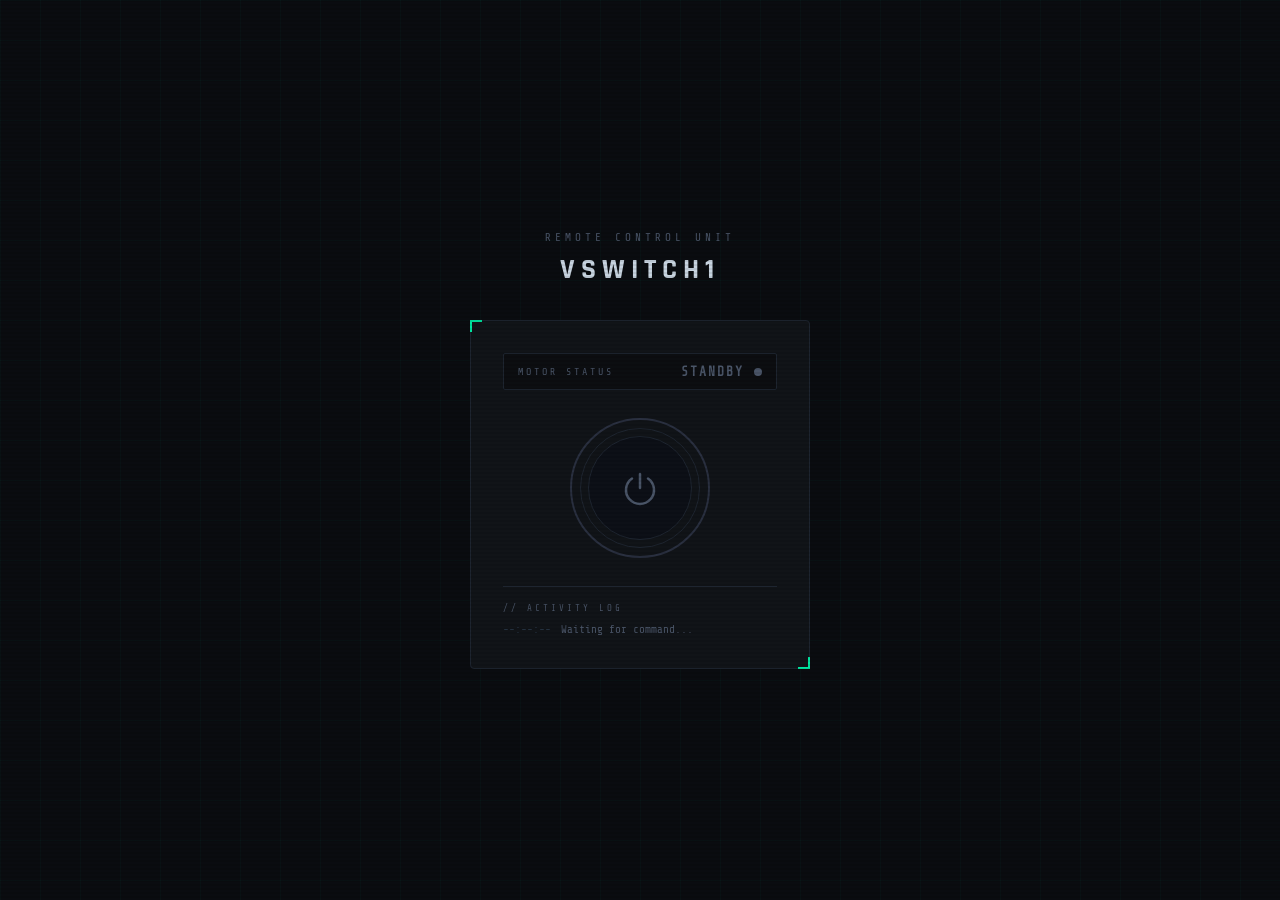
==== index.html @ 37d0312f "Add files via upload" ====
<!DOCTYPE html>
<html lang="en">
<head>
  <meta charset="UTF-8" />
  <meta name="viewport" content="width=device-width, initial-scale=1.0"/>
  <title>Motor Control</title>
  <link href="https://fonts.googleapis.com/css2?family=Share+Tech+Mono&family=Rajdhani:wght@300;500;700&display=swap" rel="stylesheet"/>
  <style>
    *, *::before, *::after { box-sizing: border-box; margin: 0; padding: 0; }
    :root {
      --bg: #0a0c10; --panel: #111418; --border: #1e2530;
      --on: #00e5a0; --on-glow: rgba(0,229,160,0.35);
      --off: #ff3b5c; --off-glow: rgba(255,59,92,0.35);
      --idle: #2a3040; --text: #c8d4e0; --muted: #4a5568;
      --mono: 'Share Tech Mono', monospace; --sans: 'Rajdhani', sans-serif;
    }
    body { background: var(--bg); color: var(--text); font-family: var(--sans); min-height: 100vh; display: flex; flex-direction: column; align-items: center; justify-content: center; overflow: hidden; }
    body::before { content: ''; position: fixed; inset: 0; background-image: linear-gradient(rgba(0,229,160,0.03) 1px, transparent 1px), linear-gradient(90deg, rgba(0,229,160,0.03) 1px, transparent 1px); background-size: 40px 40px; pointer-events: none; }
    body::after { content: ''; position: fixed; inset: 0; background: repeating-linear-gradient(0deg, transparent, transparent 2px, rgba(0,0,0,0.08) 2px, rgba(0,0,0,0.08) 4px); pointer-events: none; z-index: 10; }
    .container { position: relative; width: 340px; z-index: 5; }
    .header { text-align: center; margin-bottom: 32px; }
    .header .label { font-family: var(--mono); font-size: 11px; letter-spacing: 4px; color: var(--muted); text-transform: uppercase; margin-bottom: 8px; }
    .header h1 { font-size: 28px; font-weight: 700; letter-spacing: 6px; text-transform: uppercase; color: var(--text); }
    .panel { background: var(--panel); border: 1px solid var(--border); border-radius: 4px; padding: 32px; position: relative; }
    .panel::before, .panel::after { content: ''; position: absolute; width: 12px; height: 12px; border-color: var(--on); border-style: solid; }
    .panel::before { top: -1px; left: -1px; border-width: 2px 0 0 2px; }
    .panel::after { bottom: -1px; right: -1px; border-width: 0 2px 2px 0; }
    .status-row { display: flex; align-items: center; justify-content: space-between; margin-bottom: 28px; padding: 10px 14px; background: rgba(0,0,0,0.3); border: 1px solid var(--border); border-radius: 2px; }
    .status-label { font-family: var(--mono); font-size: 10px; letter-spacing: 3px; color: var(--muted); text-transform: uppercase; }
    .status-right { display: flex; align-items: center; gap: 10px; }
    .status-value { font-family: var(--mono); font-size: 13px; letter-spacing: 2px; font-weight: bold; transition: color 0.3s, text-shadow 0.3s; }
    .status-value.on { color: var(--on); text-shadow: 0 0 12px var(--on); }
    .status-value.off { color: var(--off); text-shadow: 0 0 12px var(--off); }
    .status-value.idle { color: var(--muted); text-shadow: none; }
    .dot { width: 8px; height: 8px; border-radius: 50%; background: var(--muted); transition: background 0.3s, box-shadow 0.3s; }
    .dot.on { background: var(--on); box-shadow: 0 0 8px var(--on), 0 0 20px var(--on-glow); }
    .dot.off { background: var(--off); box-shadow: 0 0 8px var(--off), 0 0 20px var(--off-glow); }
    .btn-wrap { display: flex; justify-content: center; margin-bottom: 28px; }
    .power-btn { position: relative; width: 140px; height: 140px; border-radius: 50%; border: none; background: transparent; cursor: pointer; outline: none; -webkit-tap-highlight-color: transparent; }
    .power-btn .ring { position: absolute; inset: 0; border-radius: 50%; border: 2px solid var(--idle); transition: border-color 0.4s, box-shadow 0.4s; }
    .power-btn .ring2 { position: absolute; inset: 10px; border-radius: 50%; border: 1px solid var(--border); transition: border-color 0.4s; }
    .power-btn .core { position: absolute; inset: 18px; border-radius: 50%; background: #0d1017; border: 1px solid var(--border); display: flex; align-items: center; justify-content: center; transition: background 0.4s, border-color 0.4s, box-shadow 0.4s; }
    .power-btn .icon { width: 44px; height: 44px; }
    .power-btn .icon path { stroke: var(--muted); transition: stroke 0.4s; }
    .power-btn.on .ring { border-color: var(--on); box-shadow: 0 0 20px var(--on-glow), inset 0 0 20px rgba(0,229,160,0.05); }
    .power-btn.on .ring2 { border-color: rgba(0,229,160,0.3); }
    .power-btn.on .core { background: rgba(0,229,160,0.07); border-color: rgba(0,229,160,0.4); box-shadow: inset 0 0 30px rgba(0,229,160,0.1); }
    .power-btn.on .icon path { stroke: var(--on); filter: drop-shadow(0 0 6px var(--on)); }
    .power-btn.off .ring { border-color: var(--off); box-shadow: 0 0 20px var(--off-glow), inset 0 0 20px rgba(255,59,92,0.05); }
    .power-btn.off .ring2 { border-color: rgba(255,59,92,0.3); }
    .power-btn.off .core { background: rgba(255,59,92,0.07); border-color: rgba(255,59,92,0.4); box-shadow: inset 0 0 30px rgba(255,59,92,0.1); }
    .power-btn.off .icon path { stroke: var(--off); }
    @keyframes pulse-ring { 0% { transform: scale(1); opacity: 0.6; } 100% { transform: scale(1.15); opacity: 0; } }
    .power-btn.on .ring::before { content: ''; position: absolute; inset: -6px; border-radius: 50%; border: 1px solid var(--on); animation: pulse-ring 1.8s ease-out infinite; }
    .power-btn:active .core { transform: scale(0.95); }
    .log { border-top: 1px solid var(--border); padding-top: 16px; }
    .log-title { font-family: var(--mono); font-size: 9px; letter-spacing: 3px; color: var(--muted); text-transform: uppercase; margin-bottom: 10px; }
    .log-entries { list-style: none; display: flex; flex-direction: column; gap: 5px; }
    .log-entry { font-family: var(--mono); font-size: 11px; color: var(--muted); display: flex; gap: 10px; opacity: 0; animation: fadein 0.3s forwards; }
    @keyframes fadein { to { opacity: 1; } }
    .log-entry .ts { color: #2a3a4a; }
    .log-entry.success .msg { color: var(--on); }
    .log-entry.error .msg { color: var(--off); }
    .log-entry.pending .msg { color: #f0a500; }
    @keyframes spin { to { transform: rotate(360deg); } }
    .power-btn.loading .core::after { content: ''; position: absolute; width: 20px; height: 20px; border: 2px solid transparent; border-top-color: var(--on); border-radius: 50%; animation: spin 0.7s linear infinite; }
    .power-btn.loading .icon { opacity: 0.2; }
  </style>
</head>
<body>
<div class="container">
  <div class="header">
    <div class="label">Remote Control Unit</div>
    <h1>vswitch1</h1>
  </div>
  <div class="panel">
    <div class="status-row">
      <span class="status-label">Motor Status</span>
      <div class="status-right">
        <span class="status-value idle" id="statusText">STANDBY</span>
        <div class="dot" id="statusDot"></div>
      </div>
    </div>
    <div class="btn-wrap">
      <button class="power-btn" id="powerBtn">
        <div class="ring"></div>
        <div class="ring2"></div>
        <div class="core">
          <svg class="icon" viewBox="0 0 44 44" fill="none" xmlns="http://www.w3.org/2000/svg">
            <path d="M22 8V22" stroke-width="2.5" stroke-linecap="round"/>
            <path d="M14 12.5A14 14 0 1 0 30 12.5" stroke-width="2.5" stroke-linecap="round" fill="none"/>
          </svg>
        </div>
      </button>
    </div>
    <div class="log">
      <div class="log-title">// Activity Log</div>
      <ul class="log-entries" id="logEntries">
        <li class="log-entry">
          <span class="ts">--:--:--</span>
          <span class="msg">Waiting for command...</span>
        </li>
      </ul>
    </div>
  </div>
</div>
<script>
  var WORKER_URL = 'https://vswitch1worker1.glxy8b.workers.dev';
  var motorOn = false;
  var isLoading = false;

  document.getElementById('powerBtn').addEventListener('click', toggleMotor);

  async function toggleMotor() {
    if (isLoading) return;
    var nextState = !motorOn;
    var state = nextState ? 'On' : 'Off';
    setLoading(true);
    addLog('Sending command: ' + state.toUpperCase() + '...', 'pending');
    try {
      var res = await fetch(WORKER_URL + '?state=' + state);
      var data = await res.json();
      if (data.success) {
        motorOn = nextState;
        setMotorState(motorOn);
        addLog('Motor turned ' + state.toUpperCase() + '.', 'success');
      } else {
        addLog('Error: ' + (data.message || 'Request failed'), 'error');
      }
    } catch (e) {
      addLog('Network error: ' + e.message, 'error');
    } finally {
      setLoading(false);
    }
  }

  function setMotorState(on) {
    var btn = document.getElementById('powerBtn');
    var dot = document.getElementById('statusDot');
    var text = document.getElementById('statusText');
    btn.className = 'power-btn ' + (on ? 'on' : 'off');
    dot.className = 'dot ' + (on ? 'on' : 'off');
    text.className = 'status-value ' + (on ? 'on' : 'off');
    text.textContent = on ? 'RUNNING' : 'STOPPED';
  }

  function setLoading(val) {
    isLoading = val;
    var btn = document.getElementById('powerBtn');
    if (val) { btn.classList.add('loading'); } else { btn.classList.remove('loading'); }
  }

  function addLog(msg, type) {
    type = type || '';
    var list = document.getElementById('logEntries');
    var ts = new Date().toTimeString().slice(0, 8);
    var li = document.createElement('li');
    li.className = 'log-entry ' + type;
    var tsSpan = document.createElement('span');
    tsSpan.className = 'ts';
    tsSpan.textContent = ts;
    var msgSpan = document.createElement('span');
    msgSpan.className = 'msg';
    msgSpan.textContent = msg;
    li.appendChild(tsSpan);
    li.appendChild(msgSpan);
    list.insertBefore(li, list.firstChild);
    while (list.children.length > 5) { list.removeChild(list.lastChild); }
  }
</script>
</body>
</html>
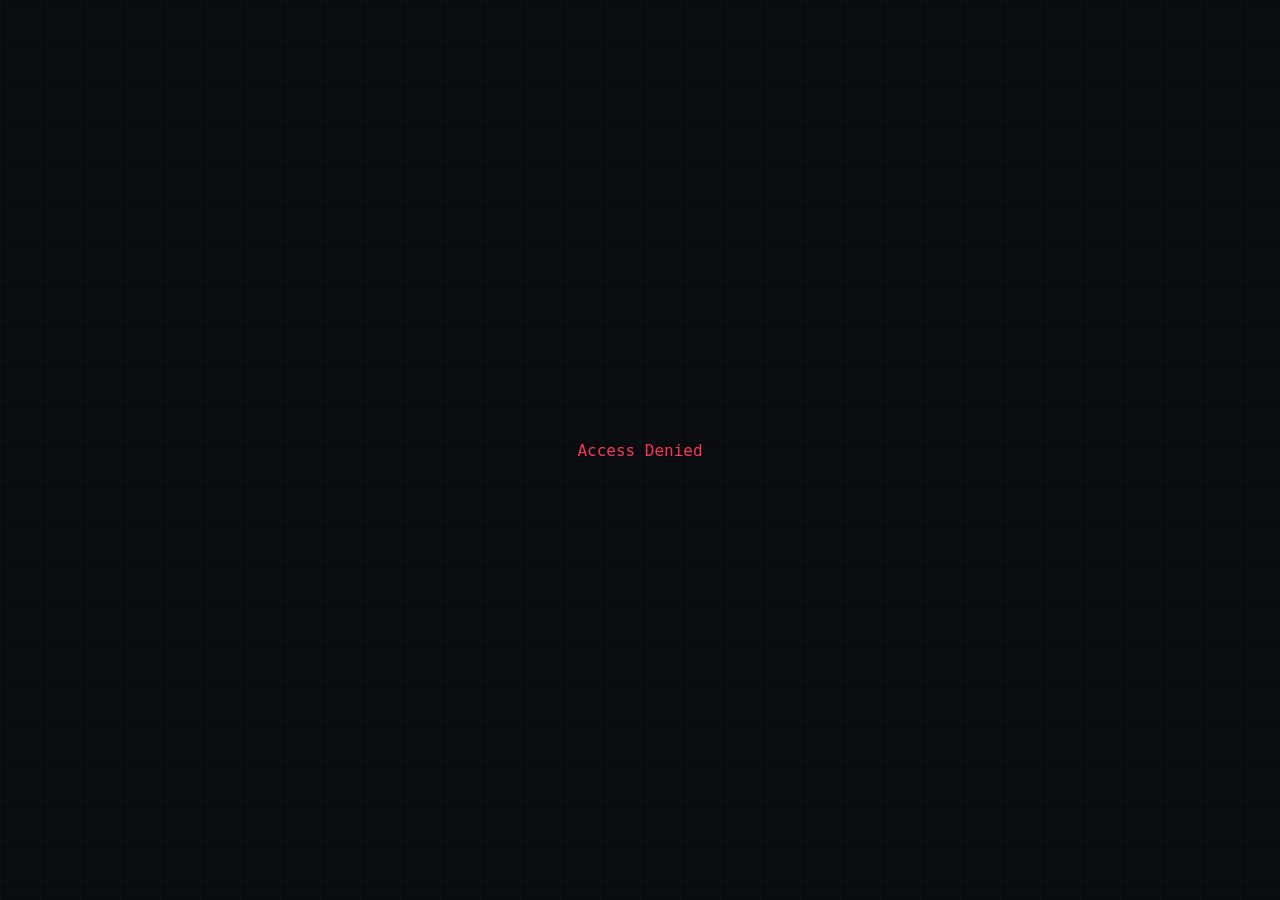
==== commit bcbd19e7: "index.html" ====
--- a/index.html
+++ b/index.html
@@ -105,6 +105,19 @@
   </div>
 </div>
 <script>
+  //  %%%%%%%%%%%%%%%%%%%%%%%%%%%%%      Password protection    %%%%%%%%%%%%%%%%%%%%%%%%%%%%%%%%%%%%%%%%%%%%%%%%%%%%%%%%%%%%%%%%%%%%%
+
+  var PASSWORD = "gammaecho1!?"; // change this to your password
+  var entered = sessionStorage.getItem("auth");
+  if (entered !== PASSWORD) {
+    var attempt = prompt("Enter passcode:");
+    if (attempt !== PASSWORD) {
+      document.body.innerHTML = "<div style=\"display:flex;align-items:center;justify-content:center;height:100vh;background:#0a0c10;color:#ff3b5c;font-family:monospace;font-size:16px;\">Access Denied</div>";
+      throw new Error("Unauthorized");
+    }
+    sessionStorage.setItem("auth", PASSWORD);
+  }
+
   var WORKER_URL = 'https://vswitch1worker1.glxy8b.workers.dev';
   var motorOn = false;
   var isLoading = false;
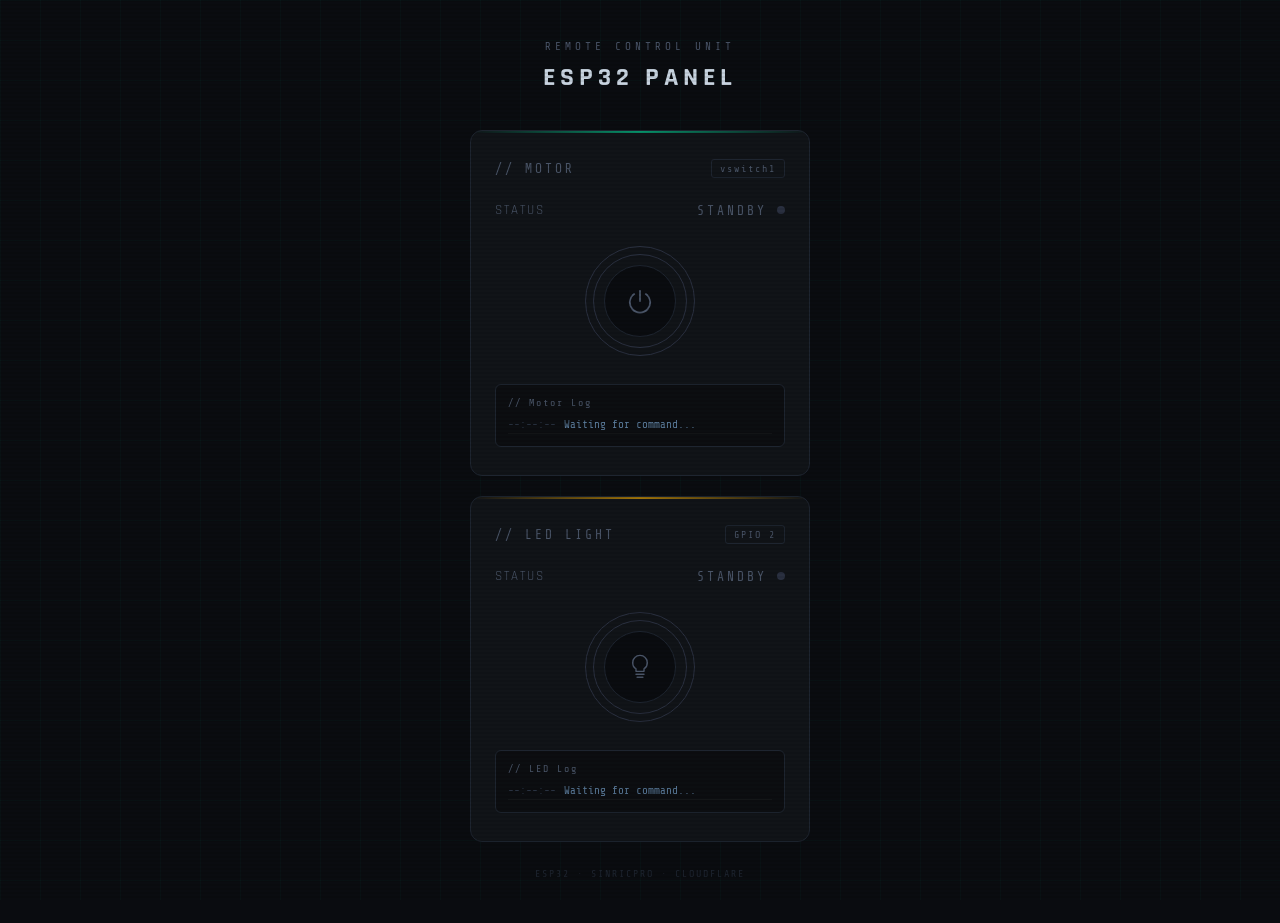
==== commit 05988f7a: "index.html" ====
--- a/index.html
+++ b/index.html
@@ -3,86 +3,318 @@
 <head>
   <meta charset="UTF-8" />
   <meta name="viewport" content="width=device-width, initial-scale=1.0"/>
-  <title>Motor Control</title>
+  <title>ESP32 Control Panel</title>
   <link href="https://fonts.googleapis.com/css2?family=Share+Tech+Mono&family=Rajdhani:wght@300;500;700&display=swap" rel="stylesheet"/>
   <style>
     *, *::before, *::after { box-sizing: border-box; margin: 0; padding: 0; }
     :root {
-      --bg: #0a0c10; --panel: #111418; --border: #1e2530;
-      --on: #00e5a0; --on-glow: rgba(0,229,160,0.35);
-      --off: #ff3b5c; --off-glow: rgba(255,59,92,0.35);
-      --idle: #2a3040; --text: #c8d4e0; --muted: #4a5568;
-      --mono: 'Share Tech Mono', monospace; --sans: 'Rajdhani', sans-serif;
-    }
-    body { background: var(--bg); color: var(--text); font-family: var(--sans); min-height: 100vh; display: flex; flex-direction: column; align-items: center; justify-content: center; overflow: hidden; }
-    body::before { content: ''; position: fixed; inset: 0; background-image: linear-gradient(rgba(0,229,160,0.03) 1px, transparent 1px), linear-gradient(90deg, rgba(0,229,160,0.03) 1px, transparent 1px); background-size: 40px 40px; pointer-events: none; }
-    body::after { content: ''; position: fixed; inset: 0; background: repeating-linear-gradient(0deg, transparent, transparent 2px, rgba(0,0,0,0.08) 2px, rgba(0,0,0,0.08) 4px); pointer-events: none; z-index: 10; }
-    .container { position: relative; width: 340px; z-index: 5; }
-    .header { text-align: center; margin-bottom: 32px; }
-    .header .label { font-family: var(--mono); font-size: 11px; letter-spacing: 4px; color: var(--muted); text-transform: uppercase; margin-bottom: 8px; }
-    .header h1 { font-size: 28px; font-weight: 700; letter-spacing: 6px; text-transform: uppercase; color: var(--text); }
-    .panel { background: var(--panel); border: 1px solid var(--border); border-radius: 4px; padding: 32px; position: relative; }
-    .panel::before, .panel::after { content: ''; position: absolute; width: 12px; height: 12px; border-color: var(--on); border-style: solid; }
-    .panel::before { top: -1px; left: -1px; border-width: 2px 0 0 2px; }
-    .panel::after { bottom: -1px; right: -1px; border-width: 0 2px 2px 0; }
-    .status-row { display: flex; align-items: center; justify-content: space-between; margin-bottom: 28px; padding: 10px 14px; background: rgba(0,0,0,0.3); border: 1px solid var(--border); border-radius: 2px; }
-    .status-label { font-family: var(--mono); font-size: 10px; letter-spacing: 3px; color: var(--muted); text-transform: uppercase; }
-    .status-right { display: flex; align-items: center; gap: 10px; }
-    .status-value { font-family: var(--mono); font-size: 13px; letter-spacing: 2px; font-weight: bold; transition: color 0.3s, text-shadow 0.3s; }
-    .status-value.on { color: var(--on); text-shadow: 0 0 12px var(--on); }
-    .status-value.off { color: var(--off); text-shadow: 0 0 12px var(--off); }
-    .status-value.idle { color: var(--muted); text-shadow: none; }
-    .dot { width: 8px; height: 8px; border-radius: 50%; background: var(--muted); transition: background 0.3s, box-shadow 0.3s; }
-    .dot.on { background: var(--on); box-shadow: 0 0 8px var(--on), 0 0 20px var(--on-glow); }
-    .dot.off { background: var(--off); box-shadow: 0 0 8px var(--off), 0 0 20px var(--off-glow); }
-    .btn-wrap { display: flex; justify-content: center; margin-bottom: 28px; }
-    .power-btn { position: relative; width: 140px; height: 140px; border-radius: 50%; border: none; background: transparent; cursor: pointer; outline: none; -webkit-tap-highlight-color: transparent; }
-    .power-btn .ring { position: absolute; inset: 0; border-radius: 50%; border: 2px solid var(--idle); transition: border-color 0.4s, box-shadow 0.4s; }
-    .power-btn .ring2 { position: absolute; inset: 10px; border-radius: 50%; border: 1px solid var(--border); transition: border-color 0.4s; }
-    .power-btn .core { position: absolute; inset: 18px; border-radius: 50%; background: #0d1017; border: 1px solid var(--border); display: flex; align-items: center; justify-content: center; transition: background 0.4s, border-color 0.4s, box-shadow 0.4s; }
-    .power-btn .icon { width: 44px; height: 44px; }
-    .power-btn .icon path { stroke: var(--muted); transition: stroke 0.4s; }
-    .power-btn.on .ring { border-color: var(--on); box-shadow: 0 0 20px var(--on-glow), inset 0 0 20px rgba(0,229,160,0.05); }
-    .power-btn.on .ring2 { border-color: rgba(0,229,160,0.3); }
-    .power-btn.on .core { background: rgba(0,229,160,0.07); border-color: rgba(0,229,160,0.4); box-shadow: inset 0 0 30px rgba(0,229,160,0.1); }
-    .power-btn.on .icon path { stroke: var(--on); filter: drop-shadow(0 0 6px var(--on)); }
-    .power-btn.off .ring { border-color: var(--off); box-shadow: 0 0 20px var(--off-glow), inset 0 0 20px rgba(255,59,92,0.05); }
-    .power-btn.off .ring2 { border-color: rgba(255,59,92,0.3); }
-    .power-btn.off .core { background: rgba(255,59,92,0.07); border-color: rgba(255,59,92,0.4); box-shadow: inset 0 0 30px rgba(255,59,92,0.1); }
-    .power-btn.off .icon path { stroke: var(--off); }
-    @keyframes pulse-ring { 0% { transform: scale(1); opacity: 0.6; } 100% { transform: scale(1.15); opacity: 0; } }
-    .power-btn.on .ring::before { content: ''; position: absolute; inset: -6px; border-radius: 50%; border: 1px solid var(--on); animation: pulse-ring 1.8s ease-out infinite; }
-    .power-btn:active .core { transform: scale(0.95); }
-    .log { border-top: 1px solid var(--border); padding-top: 16px; }
-    .log-title { font-family: var(--mono); font-size: 9px; letter-spacing: 3px; color: var(--muted); text-transform: uppercase; margin-bottom: 10px; }
-    .log-entries { list-style: none; display: flex; flex-direction: column; gap: 5px; }
-    .log-entry { font-family: var(--mono); font-size: 11px; color: var(--muted); display: flex; gap: 10px; opacity: 0; animation: fadein 0.3s forwards; }
-    @keyframes fadein { to { opacity: 1; } }
-    .log-entry .ts { color: #2a3a4a; }
-    .log-entry.success .msg { color: var(--on); }
-    .log-entry.error .msg { color: var(--off); }
-    .log-entry.pending .msg { color: #f0a500; }
-    @keyframes spin { to { transform: rotate(360deg); } }
-    .power-btn.loading .core::after { content: ''; position: absolute; width: 20px; height: 20px; border: 2px solid transparent; border-top-color: var(--on); border-radius: 50%; animation: spin 0.7s linear infinite; }
-    .power-btn.loading .icon { opacity: 0.2; }
+      --bg: #0a0c10;
+      --panel: #111418;
+      --border: #1e2530;
+      --on: #00e5a0;
+      --on-glow: rgba(0,229,160,0.35);
+      --off: #ff3b5c;
+      --off-glow: rgba(255,59,92,0.35);
+      --amber: #ffb300;
+      --amber-glow: rgba(255,179,0,0.35);
+      --idle: #2a3040;
+      --text: #c8d4e0;
+      --muted: #4a5568;
+      --mono: 'Share Tech Mono', monospace;
+      --sans: 'Rajdhani', sans-serif;
+    }
+
+    body {
+      background: var(--bg);
+      color: var(--text);
+      font-family: var(--sans);
+      min-height: 100vh;
+      display: flex;
+      flex-direction: column;
+      align-items: center;
+      justify-content: center;
+      padding: 40px 20px;
+      overflow-x: hidden;
+    }
+
+    body::before {
+      content: '';
+      position: fixed;
+      inset: 0;
+      background-image:
+        linear-gradient(rgba(0,229,160,0.03) 1px, transparent 1px),
+        linear-gradient(90deg, rgba(0,229,160,0.03) 1px, transparent 1px);
+      background-size: 40px 40px;
+      pointer-events: none;
+    }
+
+    body::after {
+      content: '';
+      position: fixed;
+      inset: 0;
+      background: repeating-linear-gradient(
+        0deg, transparent, transparent 2px,
+        rgba(0,0,0,0.08) 2px, rgba(0,0,0,0.08) 4px
+      );
+      pointer-events: none;
+      z-index: 10;
+    }
+
+    .container {
+      position: relative;
+      width: 340px;
+      z-index: 5;
+    }
+
+    /* ── Page Header ─────────────────────────────────────── */
+    .page-header {
+      text-align: center;
+      margin-bottom: 36px;
+    }
+    .page-header .label {
+      font-family: var(--mono);
+      font-size: 11px;
+      letter-spacing: 4px;
+      color: var(--muted);
+      text-transform: uppercase;
+      margin-bottom: 8px;
+    }
+    .page-header h1 {
+      font-size: 26px;
+      font-weight: 700;
+      letter-spacing: 5px;
+      text-transform: uppercase;
+      color: var(--text);
+    }
+
+    /* ── Device Card ─────────────────────────────────────── */
+    .device-card {
+      background: var(--panel);
+      border: 1px solid var(--border);
+      border-radius: 12px;
+      padding: 28px 24px;
+      margin-bottom: 20px;
+      position: relative;
+      overflow: hidden;
+    }
+    .device-card::before {
+      content: '';
+      position: absolute;
+      top: 0; left: 0; right: 0;
+      height: 2px;
+      background: linear-gradient(90deg, transparent, var(--accent, #00e5a0), transparent);
+      opacity: 0.6;
+    }
+
+    .card-header {
+      display: flex;
+      align-items: center;
+      justify-content: space-between;
+      margin-bottom: 24px;
+    }
+    .card-title {
+      font-family: var(--mono);
+      font-size: 13px;
+      letter-spacing: 3px;
+      color: var(--muted);
+      text-transform: uppercase;
+    }
+    .card-badge {
+      font-family: var(--mono);
+      font-size: 10px;
+      letter-spacing: 2px;
+      padding: 3px 8px;
+      border-radius: 3px;
+      border: 1px solid var(--border);
+      color: var(--muted);
+    }
+
+    /* ── Status row ──────────────────────────────────────── */
+    .status-row {
+      display: flex;
+      align-items: center;
+      justify-content: space-between;
+      margin-bottom: 28px;
+    }
+    .status-label {
+      font-size: 13px;
+      letter-spacing: 2px;
+      color: var(--muted);
+      text-transform: uppercase;
+    }
+    .status-right {
+      display: flex;
+      align-items: center;
+      gap: 10px;
+    }
+    .status-value {
+      font-family: var(--mono);
+      font-size: 13px;
+      letter-spacing: 3px;
+    }
+    .status-value.active  { color: var(--on); }
+    .status-value.inactive { color: var(--off); }
+    .status-value.idle    { color: var(--muted); }
+    .dot {
+      width: 8px; height: 8px;
+      border-radius: 50%;
+      background: var(--idle);
+      transition: background 0.4s, box-shadow 0.4s;
+    }
+    .dot.active  { background: var(--on);  box-shadow: 0 0 8px var(--on-glow); }
+    .dot.inactive { background: var(--off); box-shadow: 0 0 8px var(--off-glow); }
+
+    /* ── Power / Toggle Button ───────────────────────────── */
+    .btn-wrap {
+      display: flex;
+      justify-content: center;
+      margin-bottom: 28px;
+    }
+
+    .power-btn {
+      position: relative;
+      width: 110px; height: 110px;
+      border-radius: 50%;
+      border: none;
+      background: transparent;
+      cursor: pointer;
+      display: flex;
+      align-items: center;
+      justify-content: center;
+    }
+    .power-btn:focus { outline: none; }
+
+    .ring, .ring2 {
+      position: absolute;
+      inset: 0;
+      border-radius: 50%;
+      border: 1.5px solid var(--idle);
+      transition: border-color 0.4s, box-shadow 0.4s;
+    }
+    .ring2 { inset: 8px; }
+
+    .core {
+      position: relative;
+      width: 72px; height: 72px;
+      border-radius: 50%;
+      background: var(--bg);
+      border: 1.5px solid var(--border);
+      display: flex;
+      align-items: center;
+      justify-content: center;
+      transition: border-color 0.4s, box-shadow 0.4s;
+      z-index: 2;
+    }
+
+    .icon {
+      width: 32px; height: 32px;
+      stroke: var(--muted);
+      transition: stroke 0.4s;
+    }
+
+    /* Active states */
+    .power-btn.on .ring  { border-color: var(--on); box-shadow: 0 0 20px var(--on-glow); animation: pulse 2s ease-in-out infinite; }
+    .power-btn.on .ring2 { border-color: var(--on); opacity: 0.5; }
+    .power-btn.on .core  { border-color: var(--on); box-shadow: 0 0 18px var(--on-glow); }
+    .power-btn.on .icon  { stroke: var(--on); }
+
+    .power-btn.off .ring  { border-color: var(--off); }
+    .power-btn.off .ring2 { border-color: var(--off); opacity: 0.5; }
+    .power-btn.off .core  { border-color: var(--off); box-shadow: 0 0 12px var(--off-glow); }
+    .power-btn.off .icon  { stroke: var(--off); }
+
+    /* LED-specific amber accent when ON */
+    .led-card .power-btn.on .ring  { border-color: var(--amber); box-shadow: 0 0 20px var(--amber-glow); animation: pulse-amber 2s ease-in-out infinite; }
+    .led-card .power-btn.on .ring2 { border-color: var(--amber); opacity: 0.5; }
+    .led-card .power-btn.on .core  { border-color: var(--amber); box-shadow: 0 0 18px var(--amber-glow); }
+    .led-card .power-btn.on .icon  { stroke: var(--amber); }
+    .led-card .status-value.active { color: var(--amber); }
+    .led-card .dot.active { background: var(--amber); box-shadow: 0 0 8px var(--amber-glow); }
+    .led-card { --accent: var(--amber); }
+
+    @keyframes pulse {
+      0%, 100% { box-shadow: 0 0 20px var(--on-glow); }
+      50%       { box-shadow: 0 0 40px var(--on-glow), 0 0 60px rgba(0,229,160,0.15); }
+    }
+    @keyframes pulse-amber {
+      0%, 100% { box-shadow: 0 0 20px var(--amber-glow); }
+      50%       { box-shadow: 0 0 40px var(--amber-glow), 0 0 60px rgba(255,179,0,0.15); }
+    }
+
+    /* ── Activity Log ────────────────────────────────────── */
+    .log {
+      background: rgba(0,0,0,0.3);
+      border: 1px solid var(--border);
+      border-radius: 6px;
+      padding: 12px;
+      max-height: 120px;
+      overflow-y: auto;
+    }
+    .log::-webkit-scrollbar { width: 3px; }
+    .log::-webkit-scrollbar-track { background: transparent; }
+    .log::-webkit-scrollbar-thumb { background: var(--border); border-radius: 3px; }
+    .log-title {
+      font-family: var(--mono);
+      font-size: 10px;
+      color: var(--muted);
+      margin-bottom: 8px;
+      letter-spacing: 2px;
+    }
+    .log-entries { list-style: none; }
+    .log-entries li {
+      font-family: var(--mono);
+      font-size: 11px;
+      color: var(--muted);
+      padding: 2px 0;
+      border-bottom: 1px solid rgba(255,255,255,0.03);
+      display: flex;
+      gap: 8px;
+    }
+    .log-entries li .ts { color: #2d3748; flex-shrink: 0; }
+    .log-entries li.ok  .msg { color: var(--on); }
+    .log-entries li.err .msg { color: var(--off); }
+    .log-entries li.info .msg { color: #5a7a9a; }
+    .log-entries li.amber .msg { color: var(--amber); }
+
+    /* ── Footer ──────────────────────────────────────────── */
+    .footer {
+      text-align: center;
+      margin-top: 8px;
+    }
+    .footer span {
+      font-family: var(--mono);
+      font-size: 10px;
+      color: var(--border);
+      letter-spacing: 2px;
+    }
   </style>
 </head>
 <body>
+
 <div class="container">
-  <div class="header">
+
+  <div class="page-header">
     <div class="label">Remote Control Unit</div>
-    <h1>vswitch1</h1>
+    <h1>ESP32 Panel</h1>
   </div>
-  <div class="panel">
+
+  <!-- ── MOTOR CARD ─────────────────────────────────────── -->
+  <div class="device-card" id="motorCard">
+    <div class="card-header">
+      <span class="card-title">// Motor</span>
+      <span class="card-badge" id="motorBadge">vswitch1</span>
+    </div>
+
     <div class="status-row">
-      <span class="status-label">Motor Status</span>
+      <span class="status-label">Status</span>
       <div class="status-right">
-        <span class="status-value idle" id="statusText">STANDBY</span>
-        <div class="dot" id="statusDot"></div>
+        <span class="status-value idle" id="motorStatusText">STANDBY</span>
+        <div class="dot" id="motorDot"></div>
       </div>
     </div>
+
     <div class="btn-wrap">
-      <button class="power-btn" id="powerBtn">
+      <button class="power-btn" id="motorBtn" aria-label="Toggle Motor">
         <div class="ring"></div>
         <div class="ring2"></div>
         <div class="core">
@@ -93,93 +325,168 @@
         </div>
       </button>
     </div>
+
     <div class="log">
-      <div class="log-title">// Activity Log</div>
-      <ul class="log-entries" id="logEntries">
-        <li class="log-entry">
-          <span class="ts">--:--:--</span>
-          <span class="msg">Waiting for command...</span>
-        </li>
+      <div class="log-title">// Motor Log</div>
+      <ul class="log-entries" id="motorLog">
+        <li class="info"><span class="ts">--:--:--</span><span class="msg">Waiting for command...</span></li>
       </ul>
     </div>
   </div>
+
+  <!-- ── LED CARD ───────────────────────────────────────── -->
+  <div class="device-card led-card" id="ledCard">
+    <div class="card-header">
+      <span class="card-title">// LED Light</span>
+      <span class="card-badge" id="ledBadge">GPIO 2</span>
+    </div>
+
+    <div class="status-row">
+      <span class="status-label">Status</span>
+      <div class="status-right">
+        <span class="status-value idle" id="ledStatusText">STANDBY</span>
+        <div class="dot" id="ledDot"></div>
+      </div>
+    </div>
+
+    <div class="btn-wrap">
+      <button class="power-btn" id="ledBtn" aria-label="Toggle LED">
+        <div class="ring"></div>
+        <div class="ring2"></div>
+        <div class="core">
+          <!-- Lightbulb icon -->
+          <svg class="icon" viewBox="0 0 44 44" fill="none" xmlns="http://www.w3.org/2000/svg">
+            <path d="M22 6C16.477 6 12 10.477 12 16c0 3.6 1.8 6.8 4.5 8.7V28h11v-3.3C30.2 22.8 32 19.6 32 16c0-5.523-4.477-10-10-10z" stroke-width="2" stroke-linecap="round" stroke-linejoin="round"/>
+            <path d="M16.5 32h11M18 36h8" stroke-width="2" stroke-linecap="round"/>
+          </svg>
+        </div>
+      </button>
+    </div>
+
+    <div class="log">
+      <div class="log-title">// LED Log</div>
+      <ul class="log-entries" id="ledLog">
+        <li class="info"><span class="ts">--:--:--</span><span class="msg">Waiting for command...</span></li>
+      </ul>
+    </div>
+  </div>
+
+  <div class="footer">
+    <span>ESP32 · SINRICPRO · CLOUDFLARE</span>
+  </div>
+
 </div>
+
 <script>
-  //  %%%%%%%%%%%%%%%%%%%%%%%%%%%%%      Password protection    %%%%%%%%%%%%%%%%%%%%%%%%%%%%%%%%%%%%%%%%%%%%%%%%%%%%%%%%%%%%%%%%%%%%%
-
-  var PASSWORD = "gammaecho1!?"; // change this to your password
-  var entered = sessionStorage.getItem("auth");
-  if (entered !== PASSWORD) {
-    var attempt = prompt("Enter passcode:");
-    if (attempt !== PASSWORD) {
-      document.body.innerHTML = "<div style=\"display:flex;align-items:center;justify-content:center;height:100vh;background:#0a0c10;color:#ff3b5c;font-family:monospace;font-size:16px;\">Access Denied</div>";
-      throw new Error("Unauthorized");
-    }
-    sessionStorage.setItem("auth", PASSWORD);
-  }
-
-  var WORKER_URL = 'https://vswitch1worker1.glxy8b.workers.dev';
-  var motorOn = false;
-  var isLoading = false;
-
-  document.getElementById('powerBtn').addEventListener('click', toggleMotor);
-
+  // ── CONFIG — update these URLs ────────────────────────────────────────────
+  // Motor: your existing Cloudflare Worker URL
+  const MOTOR_WORKER_URL = 'https://vswitch1worker1.glxy8b.workers.dev';
+
+  // LED: your NEW Cloudflare Worker URL (see led_worker.js)
+  // Replace this with the URL you get after deploying the LED worker
+  const LED_WORKER_URL = 'https://led-worker.glxy8b.workers.dev';
+  // ─────────────────────────────────────────────────────────────────────────
+
+  // ── State ─────────────────────────────────────────────────────────────────
+  let motorOn = false;
+  let ledOn   = false;
+
+  // ── DOM refs ──────────────────────────────────────────────────────────────
+  const motorBtn        = document.getElementById('motorBtn');
+  const motorDot        = document.getElementById('motorDot');
+  const motorStatusText = document.getElementById('motorStatusText');
+  const motorLog        = document.getElementById('motorLog');
+
+  const ledBtn          = document.getElementById('ledBtn');
+  const ledDot          = document.getElementById('ledDot');
+  const ledStatusText   = document.getElementById('ledStatusText');
+  const ledLog          = document.getElementById('ledLog');
+
+  // ── Helpers ───────────────────────────────────────────────────────────────
+  function timestamp() {
+    return new Date().toTimeString().slice(0, 8);
+  }
+
+  function addLog(logEl, message, type) {
+    const li  = document.createElement('li');
+    li.className = type;
+    const ts  = document.createElement('span');
+    ts.className = 'ts';
+    ts.textContent = timestamp();
+    const msg = document.createElement('span');
+    msg.className = 'msg';
+    msg.textContent = message;
+    li.appendChild(ts);
+    li.appendChild(msg);
+    logEl.insertBefore(li, logEl.firstChild);
+    // Keep log tidy — max 20 entries
+    while (logEl.children.length > 20) logEl.removeChild(logEl.lastChild);
+  }
+
+  function updateMotorUI(on) {
+    motorOn = on;
+    motorBtn.className = 'power-btn ' + (on ? 'on' : 'off');
+    motorDot.className = 'dot ' + (on ? 'active' : 'inactive');
+    motorStatusText.className = 'status-value ' + (on ? 'active' : 'inactive');
+    motorStatusText.textContent = on ? 'RUNNING' : 'STOPPED';
+  }
+
+  function updateLedUI(on) {
+    ledOn = on;
+    ledBtn.className = 'power-btn ' + (on ? 'on' : 'off');
+    ledDot.className = 'dot ' + (on ? 'active' : 'inactive');
+    ledStatusText.className = 'status-value ' + (on ? 'active' : 'inactive');
+    ledStatusText.textContent = on ? 'ON' : 'OFF';
+  }
+
+  // ── Motor control ─────────────────────────────────────────────────────────
   async function toggleMotor() {
-    if (isLoading) return;
-    var nextState = !motorOn;
-    var state = nextState ? 'On' : 'Off';
-    setLoading(true);
-    addLog('Sending command: ' + state.toUpperCase() + '...', 'pending');
+    const next = !motorOn;
+    addLog(motorLog, 'Sending ' + (next ? 'ON' : 'OFF') + '...', 'info');
     try {
-      var res = await fetch(WORKER_URL + '?state=' + state);
-      var data = await res.json();
-      if (data.success) {
-        motorOn = nextState;
-        setMotorState(motorOn);
-        addLog('Motor turned ' + state.toUpperCase() + '.', 'success');
+      const res = await fetch(MOTOR_WORKER_URL, {
+        method: 'POST',
+        headers: { 'Content-Type': 'application/json' },
+        body: JSON.stringify({ action: next ? 'setPowerState', value: 'On' })
+      });
+      const data = await res.json();
+      if (res.ok && data.success !== false) {
+        updateMotorUI(next);
+        addLog(motorLog, 'Motor ' + (next ? 'ON' : 'OFF') + ' — OK', 'ok');
       } else {
-        addLog('Error: ' + (data.message || 'Request failed'), 'error');
+        addLog(motorLog, 'Error: ' + (data.error || res.status), 'err');
       }
     } catch (e) {
-      addLog('Network error: ' + e.message, 'error');
-    } finally {
-      setLoading(false);
-    }
-  }
-
-  function setMotorState(on) {
-    var btn = document.getElementById('powerBtn');
-    var dot = document.getElementById('statusDot');
-    var text = document.getElementById('statusText');
-    btn.className = 'power-btn ' + (on ? 'on' : 'off');
-    dot.className = 'dot ' + (on ? 'on' : 'off');
-    text.className = 'status-value ' + (on ? 'on' : 'off');
-    text.textContent = on ? 'RUNNING' : 'STOPPED';
-  }
-
-  function setLoading(val) {
-    isLoading = val;
-    var btn = document.getElementById('powerBtn');
-    if (val) { btn.classList.add('loading'); } else { btn.classList.remove('loading'); }
-  }
-
-  function addLog(msg, type) {
-    type = type || '';
-    var list = document.getElementById('logEntries');
-    var ts = new Date().toTimeString().slice(0, 8);
-    var li = document.createElement('li');
-    li.className = 'log-entry ' + type;
-    var tsSpan = document.createElement('span');
-    tsSpan.className = 'ts';
-    tsSpan.textContent = ts;
-    var msgSpan = document.createElement('span');
-    msgSpan.className = 'msg';
-    msgSpan.textContent = msg;
-    li.appendChild(tsSpan);
-    li.appendChild(msgSpan);
-    list.insertBefore(li, list.firstChild);
-    while (list.children.length > 5) { list.removeChild(list.lastChild); }
-  }
+      addLog(motorLog, 'Network error: ' + e.message, 'err');
+    }
+  }
+
+  // ── LED control ───────────────────────────────────────────────────────────
+  async function toggleLed() {
+    const next = !ledOn;
+    addLog(ledLog, 'Sending LED ' + (next ? 'ON' : 'OFF') + '...', 'info');
+    try {
+      const res = await fetch(LED_WORKER_URL, {
+        method: 'POST',
+        headers: { 'Content-Type': 'application/json' },
+        body: JSON.stringify({ state: next ? 'on' : 'off' })
+      });
+      const data = await res.json();
+      if (res.ok && data.success !== false) {
+        updateLedUI(next);
+        addLog(ledLog, 'LED ' + (next ? 'ON' : 'OFF') + ' — OK', 'amber');
+      } else {
+        addLog(ledLog, 'Error: ' + (data.error || res.status), 'err');
+      }
+    } catch (e) {
+      addLog(ledLog, 'Network error: ' + e.message, 'err');
+    }
+  }
+
+  // ── Wire up buttons (no inline handlers — CSP safe) ───────────────────────
+  motorBtn.addEventListener('click', toggleMotor);
+  ledBtn.addEventListener('click', toggleLed);
 </script>
+
 </body>
 </html>
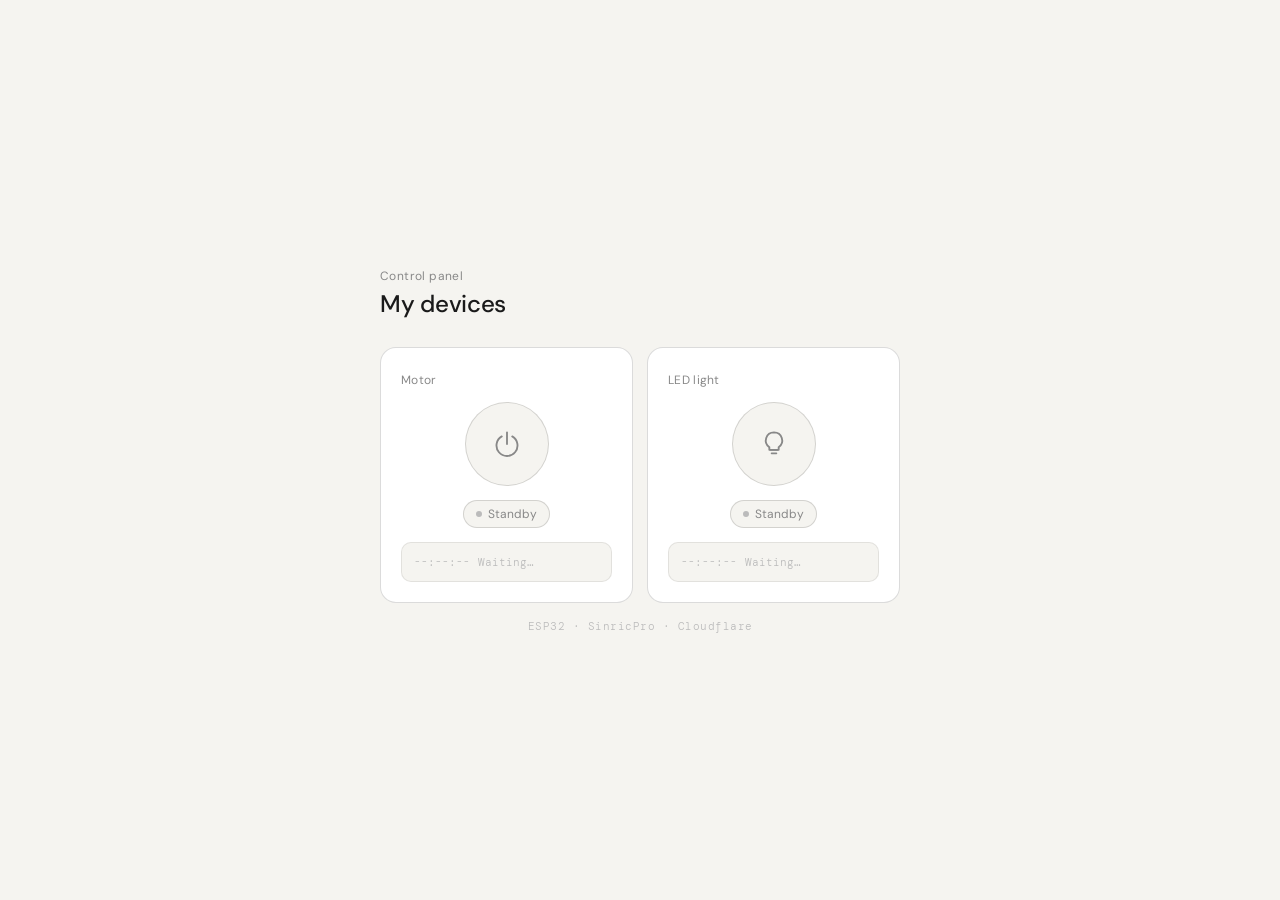
==== commit 77b3d56e: "index.html" ====
--- a/index.html
+++ b/index.html
@@ -3,25 +3,34 @@
 <head>
   <meta charset="UTF-8" />
   <meta name="viewport" content="width=device-width, initial-scale=1.0"/>
-  <title>ESP32 Control Panel</title>
-  <link href="https://fonts.googleapis.com/css2?family=Share+Tech+Mono&family=Rajdhani:wght@300;500;700&display=swap" rel="stylesheet"/>
+  <title>Device Control</title>
+  <link href="https://fonts.googleapis.com/css2?family=DM+Sans:wght@300;400;500&family=DM+Mono:wght@300;400&display=swap" rel="stylesheet"/>
   <style>
     *, *::before, *::after { box-sizing: border-box; margin: 0; padding: 0; }
     :root {
-      --bg: #0a0c10;
-      --panel: #111418;
-      --border: #1e2530;
-      --on: #00e5a0;
-      --on-glow: rgba(0,229,160,0.35);
-      --off: #ff3b5c;
-      --off-glow: rgba(255,59,92,0.35);
-      --amber: #ffb300;
-      --amber-glow: rgba(255,179,0,0.35);
-      --idle: #2a3040;
-      --text: #c8d4e0;
-      --muted: #4a5568;
-      --mono: 'Share Tech Mono', monospace;
-      --sans: 'Rajdhani', sans-serif;
+      --bg: #f5f4f0;
+      --surface: #ffffff;
+      --border: rgba(0,0,0,0.08);
+      --border-md: rgba(0,0,0,0.14);
+      --text: #1a1a1a;
+      --muted: #888;
+      --faint: #bbb;
+      --green-fill: #eaf3de;
+      --green-border: #97c459;
+      --green-text: #3b6d11;
+      --green-dot: #639922;
+      --amber-fill: #faeeda;
+      --amber-border: #ef9f27;
+      --amber-text: #854f0b;
+      --amber-dot: #ba7517;
+      --red-fill: #fcebeb;
+      --red-border: #f09595;
+      --red-text: #a32d2d;
+      --red-dot: #e24b4a;
+      --sans: 'DM Sans', sans-serif;
+      --mono: 'DM Mono', monospace;
+      --radius: 16px;
+      --radius-sm: 10px;
     }
 
     body {
@@ -34,459 +43,244 @@
       align-items: center;
       justify-content: center;
       padding: 40px 20px;
-      overflow-x: hidden;
-    }
-
-    body::before {
-      content: '';
-      position: fixed;
-      inset: 0;
-      background-image:
-        linear-gradient(rgba(0,229,160,0.03) 1px, transparent 1px),
-        linear-gradient(90deg, rgba(0,229,160,0.03) 1px, transparent 1px);
-      background-size: 40px 40px;
-      pointer-events: none;
-    }
-
-    body::after {
-      content: '';
-      position: fixed;
-      inset: 0;
-      background: repeating-linear-gradient(
-        0deg, transparent, transparent 2px,
-        rgba(0,0,0,0.08) 2px, rgba(0,0,0,0.08) 4px
-      );
-      pointer-events: none;
-      z-index: 10;
-    }
-
-    .container {
-      position: relative;
-      width: 340px;
-      z-index: 5;
-    }
-
-    /* ── Page Header ─────────────────────────────────────── */
-    .page-header {
-      text-align: center;
-      margin-bottom: 36px;
-    }
-    .page-header .label {
+    }
+
+    .container { width: 100%; max-width: 520px; }
+
+    .page-header { margin-bottom: 28px; }
+    .page-header p { font-size: 12px; font-weight: 400; color: var(--muted); letter-spacing: 0.4px; margin-bottom: 4px; }
+    .page-header h1 { font-size: 24px; font-weight: 500; color: var(--text); letter-spacing: -0.3px; }
+
+    .cards {
+      display: grid;
+      grid-template-columns: 1fr 1fr;
+      gap: 14px;
+      margin-bottom: 16px;
+    }
+
+    .card {
+      background: var(--surface);
+      border: 0.5px solid var(--border-md);
+      border-radius: var(--radius);
+      padding: 24px 20px 20px;
+      display: flex;
+      flex-direction: column;
+      align-items: center;
+      gap: 14px;
+    }
+
+    .card-label {
+      font-size: 12px;
+      font-weight: 400;
+      color: var(--muted);
+      letter-spacing: 0.3px;
+      align-self: flex-start;
+    }
+
+    .big-btn {
+      width: 84px;
+      height: 84px;
+      border-radius: 50%;
+      border: 0.5px solid var(--border-md);
+      background: var(--bg);
+      cursor: pointer;
+      display: flex;
+      align-items: center;
+      justify-content: center;
+      transition: background 0.2s, border-color 0.2s, transform 0.12s;
+      flex-shrink: 0;
+    }
+    .big-btn:hover { border-color: rgba(0,0,0,0.22); }
+    .big-btn:active { transform: scale(0.95); }
+
+    .big-btn svg { width: 28px; height: 28px; stroke: var(--muted); transition: stroke 0.2s; fill: none; stroke-width: 1.6; stroke-linecap: round; stroke-linejoin: round; }
+
+    .big-btn.on-green { background: var(--green-fill); border-color: var(--green-border); }
+    .big-btn.on-green svg { stroke: var(--green-text); }
+    .big-btn.off { background: var(--red-fill); border-color: var(--red-border); }
+    .big-btn.off svg { stroke: var(--red-text); }
+    .big-btn.on-amber { background: var(--amber-fill); border-color: var(--amber-border); }
+    .big-btn.on-amber svg { stroke: var(--amber-text); }
+
+    .status-badge {
+      display: inline-flex;
+      align-items: center;
+      gap: 6px;
+      font-size: 12px;
+      font-weight: 400;
+      padding: 5px 12px;
+      border-radius: 99px;
+      border: 0.5px solid var(--border-md);
+      color: var(--muted);
+      background: var(--bg);
+      transition: all 0.2s;
+    }
+    .status-badge .dot { width: 6px; height: 6px; border-radius: 50%; background: var(--faint); transition: background 0.2s; flex-shrink: 0; }
+
+    .status-badge.on-green { background: var(--green-fill); border-color: var(--green-border); color: var(--green-text); }
+    .status-badge.on-green .dot { background: var(--green-dot); }
+    .status-badge.on-amber { background: var(--amber-fill); border-color: var(--amber-border); color: var(--amber-text); }
+    .status-badge.on-amber .dot { background: var(--amber-dot); }
+    .status-badge.off { background: var(--red-fill); border-color: var(--red-border); color: var(--red-text); }
+    .status-badge.off .dot { background: var(--red-dot); }
+
+    .log {
+      width: 100%;
+      background: var(--bg);
+      border-radius: var(--radius-sm);
+      border: 0.5px solid var(--border);
+      padding: 10px 12px;
+      max-height: 90px;
+      overflow-y: auto;
+    }
+    .log::-webkit-scrollbar { width: 3px; }
+    .log::-webkit-scrollbar-thumb { background: var(--border-md); border-radius: 3px; }
+
+    .log-entry {
+      font-size: 11px;
       font-family: var(--mono);
-      font-size: 11px;
-      letter-spacing: 4px;
-      color: var(--muted);
-      text-transform: uppercase;
-      margin-bottom: 8px;
-    }
-    .page-header h1 {
-      font-size: 26px;
-      font-weight: 700;
-      letter-spacing: 5px;
-      text-transform: uppercase;
-      color: var(--text);
-    }
-
-    /* ── Device Card ─────────────────────────────────────── */
-    .device-card {
-      background: var(--panel);
-      border: 1px solid var(--border);
-      border-radius: 12px;
-      padding: 28px 24px;
-      margin-bottom: 20px;
-      position: relative;
-      overflow: hidden;
-    }
-    .device-card::before {
-      content: '';
-      position: absolute;
-      top: 0; left: 0; right: 0;
-      height: 2px;
-      background: linear-gradient(90deg, transparent, var(--accent, #00e5a0), transparent);
-      opacity: 0.6;
-    }
-
-    .card-header {
-      display: flex;
-      align-items: center;
-      justify-content: space-between;
-      margin-bottom: 24px;
-    }
-    .card-title {
-      font-family: var(--mono);
-      font-size: 13px;
-      letter-spacing: 3px;
-      color: var(--muted);
-      text-transform: uppercase;
-    }
-    .card-badge {
-      font-family: var(--mono);
-      font-size: 10px;
-      letter-spacing: 2px;
-      padding: 3px 8px;
-      border-radius: 3px;
-      border: 1px solid var(--border);
-      color: var(--muted);
-    }
-
-    /* ── Status row ──────────────────────────────────────── */
-    .status-row {
-      display: flex;
-      align-items: center;
-      justify-content: space-between;
-      margin-bottom: 28px;
-    }
-    .status-label {
-      font-size: 13px;
-      letter-spacing: 2px;
-      color: var(--muted);
-      text-transform: uppercase;
-    }
-    .status-right {
-      display: flex;
-      align-items: center;
-      gap: 10px;
-    }
-    .status-value {
-      font-family: var(--mono);
-      font-size: 13px;
-      letter-spacing: 3px;
-    }
-    .status-value.active  { color: var(--on); }
-    .status-value.inactive { color: var(--off); }
-    .status-value.idle    { color: var(--muted); }
-    .dot {
-      width: 8px; height: 8px;
-      border-radius: 50%;
-      background: var(--idle);
-      transition: background 0.4s, box-shadow 0.4s;
-    }
-    .dot.active  { background: var(--on);  box-shadow: 0 0 8px var(--on-glow); }
-    .dot.inactive { background: var(--off); box-shadow: 0 0 8px var(--off-glow); }
-
-    /* ── Power / Toggle Button ───────────────────────────── */
-    .btn-wrap {
-      display: flex;
-      justify-content: center;
-      margin-bottom: 28px;
-    }
-
-    .power-btn {
-      position: relative;
-      width: 110px; height: 110px;
-      border-radius: 50%;
-      border: none;
-      background: transparent;
-      cursor: pointer;
-      display: flex;
-      align-items: center;
-      justify-content: center;
-    }
-    .power-btn:focus { outline: none; }
-
-    .ring, .ring2 {
-      position: absolute;
-      inset: 0;
-      border-radius: 50%;
-      border: 1.5px solid var(--idle);
-      transition: border-color 0.4s, box-shadow 0.4s;
-    }
-    .ring2 { inset: 8px; }
-
-    .core {
-      position: relative;
-      width: 72px; height: 72px;
-      border-radius: 50%;
-      background: var(--bg);
-      border: 1.5px solid var(--border);
-      display: flex;
-      align-items: center;
-      justify-content: center;
-      transition: border-color 0.4s, box-shadow 0.4s;
-      z-index: 2;
-    }
-
-    .icon {
-      width: 32px; height: 32px;
-      stroke: var(--muted);
-      transition: stroke 0.4s;
-    }
-
-    /* Active states */
-    .power-btn.on .ring  { border-color: var(--on); box-shadow: 0 0 20px var(--on-glow); animation: pulse 2s ease-in-out infinite; }
-    .power-btn.on .ring2 { border-color: var(--on); opacity: 0.5; }
-    .power-btn.on .core  { border-color: var(--on); box-shadow: 0 0 18px var(--on-glow); }
-    .power-btn.on .icon  { stroke: var(--on); }
-
-    .power-btn.off .ring  { border-color: var(--off); }
-    .power-btn.off .ring2 { border-color: var(--off); opacity: 0.5; }
-    .power-btn.off .core  { border-color: var(--off); box-shadow: 0 0 12px var(--off-glow); }
-    .power-btn.off .icon  { stroke: var(--off); }
-
-    /* LED-specific amber accent when ON */
-    .led-card .power-btn.on .ring  { border-color: var(--amber); box-shadow: 0 0 20px var(--amber-glow); animation: pulse-amber 2s ease-in-out infinite; }
-    .led-card .power-btn.on .ring2 { border-color: var(--amber); opacity: 0.5; }
-    .led-card .power-btn.on .core  { border-color: var(--amber); box-shadow: 0 0 18px var(--amber-glow); }
-    .led-card .power-btn.on .icon  { stroke: var(--amber); }
-    .led-card .status-value.active { color: var(--amber); }
-    .led-card .dot.active { background: var(--amber); box-shadow: 0 0 8px var(--amber-glow); }
-    .led-card { --accent: var(--amber); }
-
-    @keyframes pulse {
-      0%, 100% { box-shadow: 0 0 20px var(--on-glow); }
-      50%       { box-shadow: 0 0 40px var(--on-glow), 0 0 60px rgba(0,229,160,0.15); }
-    }
-    @keyframes pulse-amber {
-      0%, 100% { box-shadow: 0 0 20px var(--amber-glow); }
-      50%       { box-shadow: 0 0 40px var(--amber-glow), 0 0 60px rgba(255,179,0,0.15); }
-    }
-
-    /* ── Activity Log ────────────────────────────────────── */
-    .log {
-      background: rgba(0,0,0,0.3);
-      border: 1px solid var(--border);
-      border-radius: 6px;
-      padding: 12px;
-      max-height: 120px;
-      overflow-y: auto;
-    }
-    .log::-webkit-scrollbar { width: 3px; }
-    .log::-webkit-scrollbar-track { background: transparent; }
-    .log::-webkit-scrollbar-thumb { background: var(--border); border-radius: 3px; }
-    .log-title {
-      font-family: var(--mono);
-      font-size: 10px;
-      color: var(--muted);
-      margin-bottom: 8px;
-      letter-spacing: 2px;
-    }
-    .log-entries { list-style: none; }
-    .log-entries li {
-      font-family: var(--mono);
-      font-size: 11px;
+      font-weight: 300;
       color: var(--muted);
       padding: 2px 0;
-      border-bottom: 1px solid rgba(255,255,255,0.03);
       display: flex;
       gap: 8px;
-    }
-    .log-entries li .ts { color: #2d3748; flex-shrink: 0; }
-    .log-entries li.ok  .msg { color: var(--on); }
-    .log-entries li.err .msg { color: var(--off); }
-    .log-entries li.info .msg { color: #5a7a9a; }
-    .log-entries li.amber .msg { color: var(--amber); }
-
-    /* ── Footer ──────────────────────────────────────────── */
+      border-bottom: 0.5px solid var(--border);
+    }
+    .log-entry:last-child { border-bottom: none; }
+    .log-entry .ts { color: var(--faint); flex-shrink: 0; }
+    .log-entry.ok .msg   { color: var(--green-text); }
+    .log-entry.amber .msg { color: var(--amber-text); }
+    .log-entry.err .msg  { color: var(--red-text); }
+    .log-entry.info .msg { color: var(--faint); }
+
     .footer {
       text-align: center;
-      margin-top: 8px;
-    }
-    .footer span {
+      font-size: 11px;
       font-family: var(--mono);
-      font-size: 10px;
-      color: var(--border);
-      letter-spacing: 2px;
+      font-weight: 300;
+      color: var(--faint);
+      letter-spacing: 0.5px;
+    }
+
+    @media (max-width: 400px) {
+      .cards { grid-template-columns: 1fr; }
     }
   </style>
 </head>
 <body>
-
 <div class="container">
 
   <div class="page-header">
-    <div class="label">Remote Control Unit</div>
-    <h1>ESP32 Panel</h1>
+    <p>Control panel</p>
+    <h1>My devices</h1>
   </div>
 
-  <!-- ── MOTOR CARD ─────────────────────────────────────── -->
-  <div class="device-card" id="motorCard">
-    <div class="card-header">
-      <span class="card-title">// Motor</span>
-      <span class="card-badge" id="motorBadge">vswitch1</span>
-    </div>
-
-    <div class="status-row">
-      <span class="status-label">Status</span>
-      <div class="status-right">
-        <span class="status-value idle" id="motorStatusText">STANDBY</span>
-        <div class="dot" id="motorDot"></div>
+  <div class="cards">
+
+    <!-- MOTOR -->
+    <div class="card">
+      <span class="card-label">Motor</span>
+      <button class="big-btn" id="motorBtn" aria-label="Toggle motor">
+        <svg viewBox="0 0 24 24" xmlns="http://www.w3.org/2000/svg">
+          <path d="M12 2v10"/>
+          <path d="M7.5 5.5A9 9 0 1 0 16.5 5.5"/>
+        </svg>
+      </button>
+      <span class="status-badge" id="motorBadge">
+        <span class="dot"></span>
+        <span id="motorStatusText">Standby</span>
+      </span>
+      <div class="log" id="motorLog">
+        <div class="log-entry info"><span class="ts">--:--:--</span><span class="msg">Waiting…</span></div>
       </div>
     </div>
 
-    <div class="btn-wrap">
-      <button class="power-btn" id="motorBtn" aria-label="Toggle Motor">
-        <div class="ring"></div>
-        <div class="ring2"></div>
-        <div class="core">
-          <svg class="icon" viewBox="0 0 44 44" fill="none" xmlns="http://www.w3.org/2000/svg">
-            <path d="M22 8V22" stroke-width="2.5" stroke-linecap="round"/>
-            <path d="M14 12.5A14 14 0 1 0 30 12.5" stroke-width="2.5" stroke-linecap="round" fill="none"/>
-          </svg>
-        </div>
+    <!-- LED -->
+    <div class="card">
+      <span class="card-label">LED light</span>
+      <button class="big-btn" id="ledBtn" aria-label="Toggle LED">
+        <svg viewBox="0 0 24 24" xmlns="http://www.w3.org/2000/svg">
+          <path d="M12 2a7 7 0 0 1 4 12.74V17H8v-2.26A7 7 0 0 1 12 2z"/>
+          <path d="M9 17h6M10 20h4"/>
+        </svg>
       </button>
-    </div>
-
-    <div class="log">
-      <div class="log-title">// Motor Log</div>
-      <ul class="log-entries" id="motorLog">
-        <li class="info"><span class="ts">--:--:--</span><span class="msg">Waiting for command...</span></li>
-      </ul>
-    </div>
-  </div>
-
-  <!-- ── LED CARD ───────────────────────────────────────── -->
-  <div class="device-card led-card" id="ledCard">
-    <div class="card-header">
-      <span class="card-title">// LED Light</span>
-      <span class="card-badge" id="ledBadge">GPIO 2</span>
-    </div>
-
-    <div class="status-row">
-      <span class="status-label">Status</span>
-      <div class="status-right">
-        <span class="status-value idle" id="ledStatusText">STANDBY</span>
-        <div class="dot" id="ledDot"></div>
+      <span class="status-badge" id="ledBadge">
+        <span class="dot"></span>
+        <span id="ledStatusText">Standby</span>
+      </span>
+      <div class="log" id="ledLog">
+        <div class="log-entry info"><span class="ts">--:--:--</span><span class="msg">Waiting…</span></div>
       </div>
     </div>
 
-    <div class="btn-wrap">
-      <button class="power-btn" id="ledBtn" aria-label="Toggle LED">
-        <div class="ring"></div>
-        <div class="ring2"></div>
-        <div class="core">
-          <!-- Lightbulb icon -->
-          <svg class="icon" viewBox="0 0 44 44" fill="none" xmlns="http://www.w3.org/2000/svg">
-            <path d="M22 6C16.477 6 12 10.477 12 16c0 3.6 1.8 6.8 4.5 8.7V28h11v-3.3C30.2 22.8 32 19.6 32 16c0-5.523-4.477-10-10-10z" stroke-width="2" stroke-linecap="round" stroke-linejoin="round"/>
-            <path d="M16.5 32h11M18 36h8" stroke-width="2" stroke-linecap="round"/>
-          </svg>
-        </div>
-      </button>
-    </div>
-
-    <div class="log">
-      <div class="log-title">// LED Log</div>
-      <ul class="log-entries" id="ledLog">
-        <li class="info"><span class="ts">--:--:--</span><span class="msg">Waiting for command...</span></li>
-      </ul>
-    </div>
   </div>
 
-  <div class="footer">
-    <span>ESP32 · SINRICPRO · CLOUDFLARE</span>
-  </div>
+  <div class="footer">ESP32 · SinricPro · Cloudflare</div>
 
 </div>
-
 <script>
-  // ── CONFIG — update these URLs ────────────────────────────────────────────
-  // Motor: your existing Cloudflare Worker URL
-  const MOTOR_WORKER_URL = 'https://vswitch1worker1.glxy8b.workers.dev';
-
-  // LED: your NEW Cloudflare Worker URL (see led_worker.js)
-  // Replace this with the URL you get after deploying the LED worker
-  const LED_WORKER_URL = 'https://led-worker.glxy8b.workers.dev';
-  // ─────────────────────────────────────────────────────────────────────────
-
-  // ── State ─────────────────────────────────────────────────────────────────
-  let motorOn = false;
-  let ledOn   = false;
-
-  // ── DOM refs ──────────────────────────────────────────────────────────────
-  const motorBtn        = document.getElementById('motorBtn');
-  const motorDot        = document.getElementById('motorDot');
-  const motorStatusText = document.getElementById('motorStatusText');
-  const motorLog        = document.getElementById('motorLog');
-
-  const ledBtn          = document.getElementById('ledBtn');
-  const ledDot          = document.getElementById('ledDot');
-  const ledStatusText   = document.getElementById('ledStatusText');
-  const ledLog          = document.getElementById('ledLog');
-
-  // ── Helpers ───────────────────────────────────────────────────────────────
-  function timestamp() {
-    return new Date().toTimeString().slice(0, 8);
-  }
+  var MOTOR_WORKER_URL = 'https://vswitch1worker1.glxy8b.workers.dev';
+  var LED_WORKER_URL   = 'https://led-worker.glxy8b.workers.dev';
+
+  var motorOn = false;
+  var ledOn   = false;
+
+  function ts() { return new Date().toTimeString().slice(0, 8); }
 
   function addLog(logEl, message, type) {
-    const li  = document.createElement('li');
-    li.className = type;
-    const ts  = document.createElement('span');
-    ts.className = 'ts';
-    ts.textContent = timestamp();
-    const msg = document.createElement('span');
-    msg.className = 'msg';
-    msg.textContent = message;
-    li.appendChild(ts);
-    li.appendChild(msg);
-    logEl.insertBefore(li, logEl.firstChild);
-    // Keep log tidy — max 20 entries
+    var d = document.createElement('div');
+    d.className = 'log-entry ' + type;
+    d.innerHTML = '<span class="ts">' + ts() + '</span><span class="msg">' + message + '</span>';
+    logEl.insertBefore(d, logEl.firstChild);
     while (logEl.children.length > 20) logEl.removeChild(logEl.lastChild);
   }
 
-  function updateMotorUI(on) {
+  function setMotor(on) {
     motorOn = on;
-    motorBtn.className = 'power-btn ' + (on ? 'on' : 'off');
-    motorDot.className = 'dot ' + (on ? 'active' : 'inactive');
-    motorStatusText.className = 'status-value ' + (on ? 'active' : 'inactive');
-    motorStatusText.textContent = on ? 'RUNNING' : 'STOPPED';
-  }
-
-  function updateLedUI(on) {
+    document.getElementById('motorBtn').className        = 'big-btn ' + (on ? 'on-green' : 'off');
+    document.getElementById('motorBadge').className      = 'status-badge ' + (on ? 'on-green' : 'off');
+    document.getElementById('motorStatusText').textContent = on ? 'Running' : 'Stopped';
+  }
+
+  function setLed(on) {
     ledOn = on;
-    ledBtn.className = 'power-btn ' + (on ? 'on' : 'off');
-    ledDot.className = 'dot ' + (on ? 'active' : 'inactive');
-    ledStatusText.className = 'status-value ' + (on ? 'active' : 'inactive');
-    ledStatusText.textContent = on ? 'ON' : 'OFF';
-  }
-
-  // ── Motor control ─────────────────────────────────────────────────────────
+    document.getElementById('ledBtn').className        = 'big-btn ' + (on ? 'on-amber' : 'off');
+    document.getElementById('ledBadge').className      = 'status-badge ' + (on ? 'on-amber' : 'off');
+    document.getElementById('ledStatusText').textContent = on ? 'On' : 'Off';
+  }
+
   async function toggleMotor() {
-    const next = !motorOn;
-    addLog(motorLog, 'Sending ' + (next ? 'ON' : 'OFF') + '...', 'info');
+    var next  = !motorOn;
+    var state = next ? 'On' : 'Off';
+    var log   = document.getElementById('motorLog');
+    addLog(log, 'Sending ' + state + '…', 'info');
     try {
-      const res = await fetch(MOTOR_WORKER_URL, {
+      var res  = await fetch(MOTOR_WORKER_URL + '?state=' + state);
+      var data = await res.json();
+      if (res.ok) { setMotor(next); addLog(log, 'Motor ' + state.toLowerCase() + ' — OK', 'ok'); }
+      else addLog(log, 'Error: ' + (data.error || res.status), 'err');
+    } catch (e) { addLog(log, 'Network error', 'err'); }
+  }
+
+  async function toggleLed() {
+    var next  = !ledOn;
+    var state = next ? 'on' : 'off';
+    var log   = document.getElementById('ledLog');
+    addLog(log, 'Sending LED ' + state + '…', 'info');
+    try {
+      var res  = await fetch(LED_WORKER_URL, {
         method: 'POST',
         headers: { 'Content-Type': 'application/json' },
-        body: JSON.stringify({ action: next ? 'setPowerState', value: 'On' })
+        body: JSON.stringify({ state: state })
       });
-      const data = await res.json();
-      if (res.ok && data.success !== false) {
-        updateMotorUI(next);
-        addLog(motorLog, 'Motor ' + (next ? 'ON' : 'OFF') + ' — OK', 'ok');
-      } else {
-        addLog(motorLog, 'Error: ' + (data.error || res.status), 'err');
-      }
-    } catch (e) {
-      addLog(motorLog, 'Network error: ' + e.message, 'err');
-    }
-  }
-
-  // ── LED control ───────────────────────────────────────────────────────────
-  async function toggleLed() {
-    const next = !ledOn;
-    addLog(ledLog, 'Sending LED ' + (next ? 'ON' : 'OFF') + '...', 'info');
-    try {
-      const res = await fetch(LED_WORKER_URL, {
-        method: 'POST',
-        headers: { 'Content-Type': 'application/json' },
-        body: JSON.stringify({ state: next ? 'on' : 'off' })
-      });
-      const data = await res.json();
-      if (res.ok && data.success !== false) {
-        updateLedUI(next);
-        addLog(ledLog, 'LED ' + (next ? 'ON' : 'OFF') + ' — OK', 'amber');
-      } else {
-        addLog(ledLog, 'Error: ' + (data.error || res.status), 'err');
-      }
-    } catch (e) {
-      addLog(ledLog, 'Network error: ' + e.message, 'err');
-    }
-  }
-
-  // ── Wire up buttons (no inline handlers — CSP safe) ───────────────────────
-  motorBtn.addEventListener('click', toggleMotor);
-  ledBtn.addEventListener('click', toggleLed);
+      var data = await res.json();
+      if (res.ok) { setLed(next); addLog(log, 'LED ' + state + ' — OK', 'amber'); }
+      else addLog(log, 'Error: ' + (data.error || res.status), 'err');
+    } catch (e) { addLog(log, 'Network error', 'err'); }
+  }
+
+  document.getElementById('motorBtn').addEventListener('click', toggleMotor);
+  document.getElementById('ledBtn').addEventListener('click', toggleLed);
 </script>
-
 </body>
 </html>
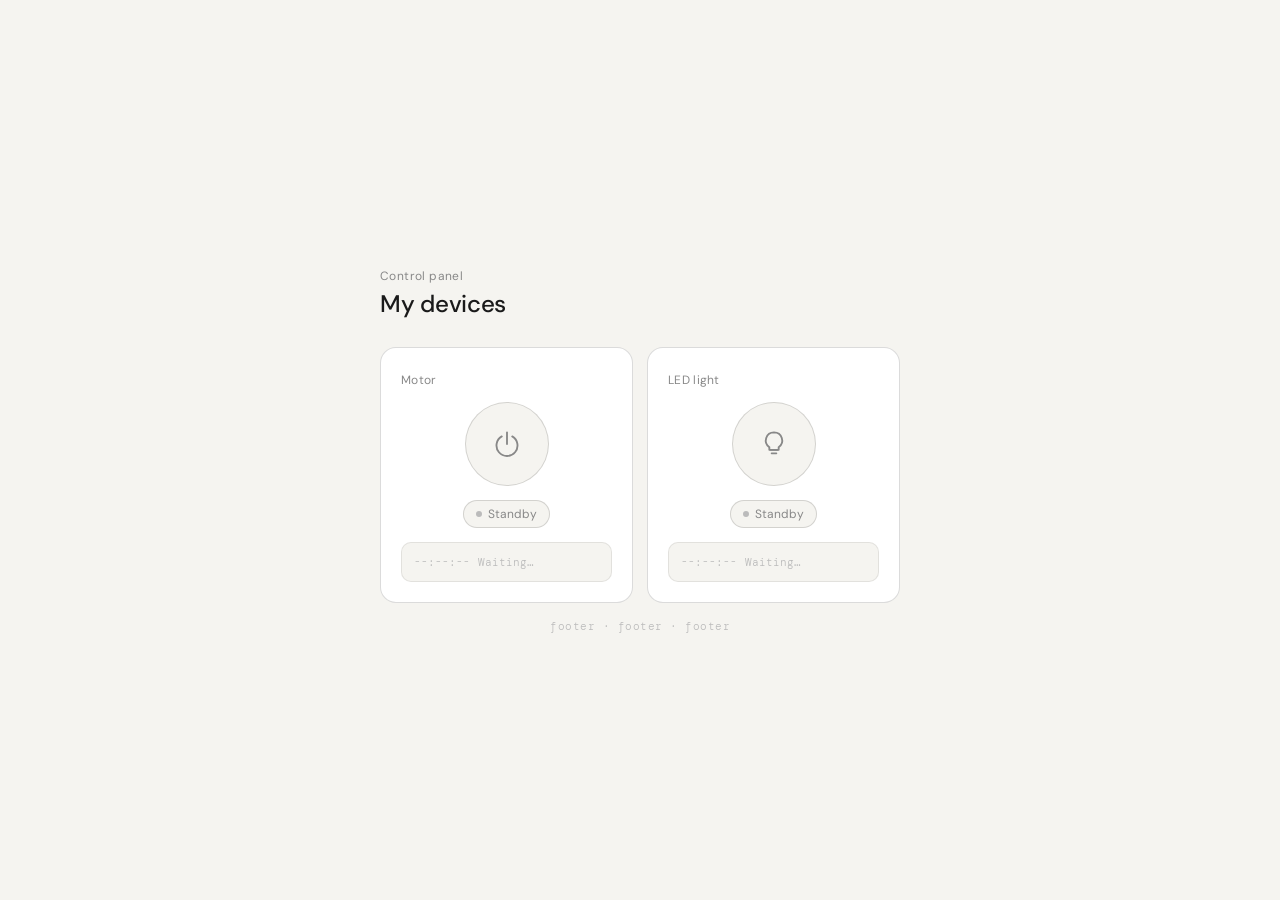
==== commit 634da3d4: "index.html" ====
--- a/index.html
+++ b/index.html
@@ -215,7 +215,7 @@
 
   </div>
 
-  <div class="footer">ESP32 · SinricPro · Cloudflare</div>
+  <div class="footer">footer · footer · footer</div>
 
 </div>
 <script>
